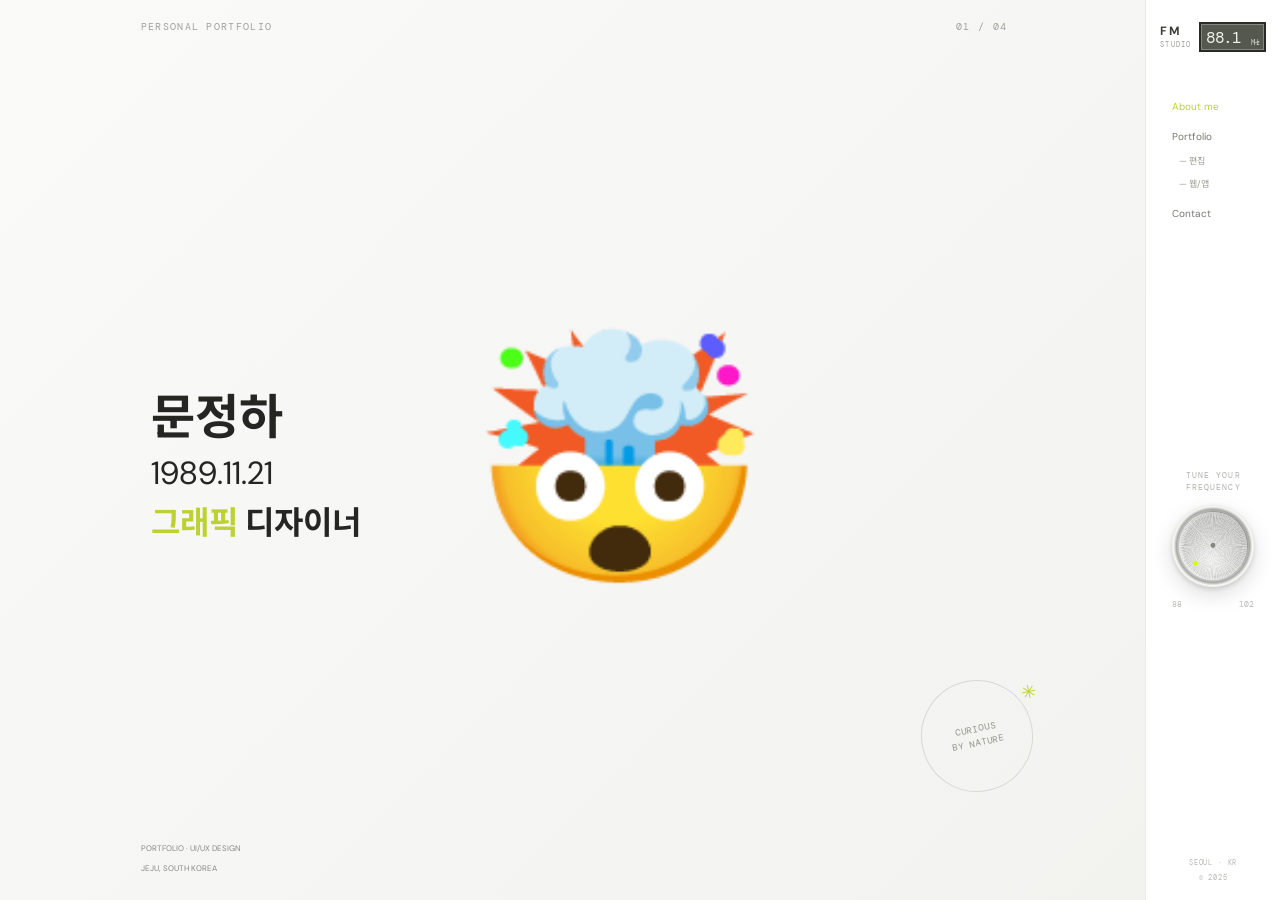
==== index.html @ 83608aeb "Add files via upload" ====
<!doctype html>
<html lang="ko">

<head>
  <meta charset="utf-8">
  <meta name="viewport" content="width=device-width, initial-scale=1">
  <meta name="theme-color" content="#f5f5f3">
  <title>Portfolio — Radio 88.1</title>
  <link rel="stylesheet" href="style.css">
</head>

<body>
  <main class="canvas">
    <div class="page-meta"><span>PERSONAL PORTFOLIO</span><span id="page-index">01 / 04</span></div>
    <section class="panel active" id="about" aria-labelledby="about-title">


      <div class="about-main-grid">
        <div class="about-left">
          <h1>문정하</h1>
          <p>1989.11.21</p>
          <h2><span>그래픽</span> 디자이너</h2>
        </div>

        <div class="about-right">
          <h1>🤯</h1>
        </div>
        <div class="about-caption">
        <p>PORTFOLIO · UI/UX DESIGN</p>
        <p>JEJU, SOUTH KOREA</p>
      </div>
      </div>

      



      <div class="about-stamp" aria-hidden="true"><span>CURIOUS<br>BY NATURE</span><i>✳</i></div>
    </section>
    <section class="panel" id="edit" aria-labelledby="edit-title">
      <header class="section-head">
        <div>
          <p class="eyebrow">SELECTED WORK · 2021—25</p>
          <h2 id="edit-title">편집 <span>—</span></h2>
        </div>
      </header>
      <div class="work-grid" data-set="editorial"></div>
    </section>
    <section class="panel" id="webapp" aria-labelledby="web-title">
      <header class="section-head">
        <div>
          <p class="eyebrow">DIGITAL EXPERIENCES · 2021—25</p>
          <h2 id="web-title">웹 / 앱 <span>—</span></h2>
        </div>
      </header>
      <div class="work-grid" data-set="digital"></div>
    </section>
    <section class="panel" id="contact" aria-labelledby="contact-title">
      <header class="section-head">
        <div>
          <p class="eyebrow">LET’S MAKE SOMETHING GOOD</p>
          <h2 id="contact-title">연락하기 <span>—</span></h2>
        </div>
      </header>
      <div class="contact-layout">
        <div class="contact-copy">
          <p>새로운 프로젝트와 좋은 대화를 기다립니다.</p><a class="phone" href="tel:">PHONE <span>☎ +82-10-1234-1234</span></a>
        </div>
        <form class="contact-form" id="contact-form"><label>이름<input name="name" placeholder="성함"
              required></label><label>이메일<input name="email" type="email" placeholder="you@example.com"
              required></label><label>메시지<textarea name="message" rows="4" placeholder="함께 나누고 싶은 이야기를 적어주세요."
              required></textarea></label><button type="submit">메일 보내기 <span>↗</span></button>
          <p class="form-note" id="form-note">메일 앱을 열어 메시지를 전달합니다.</p>
        </form>
      </div>
    </section>
  </main>
  <div class="work-modal" id="work-modal" role="dialog" aria-modal="true" aria-label="편집 작품 이미지" tabindex="-1" hidden>
    <button class="modal-backdrop" type="button" data-close-modal aria-label="이미지 바깥을 눌러 닫기"></button>
    <div class="modal-title" id="modal-title"></div>
    <button class="modal-close" type="button" data-close-modal aria-label="닫기">×</button>
    <button class="modal-arrow modal-prev" type="button" aria-label="이전 이미지">‹</button>
    <div class="modal-image-wrap">
      <img class="modal-image" id="modal-image" alt="" hidden>
      <div class="modal-fallback" id="modal-fallback" hidden></div>
    </div>
    <button class="modal-arrow modal-next" type="button" aria-label="다음 이미지">›</button>
  </div>
  <aside class="rail" aria-label="사이트 메뉴 및 주파수 조절">
    <div class="rail-top"><a class="wordmark" href="#about" aria-label="처음으로">FM<br><span>STUDIO</span></a>
      <div class="frequency" aria-live="polite"><span id="frequency">88.1</span><small>MHz</small></div>
    </div>
    <nav class="menu" aria-label="주요 메뉴"><a href="#about" data-destination="about" class="selected">About me</a>
      <div class="menu-group"><a href="#edit" data-destination="edit" class="group-title">Portfolio</a><a href="#edit"
          data-destination="edit" class="sub-link">— 편집</a><a href="#webapp" data-destination="webapp"
          class="sub-link">— 웹/앱</a></div><a href="#contact" data-destination="contact">Contact</a>
    </nav>
    <div class="dial-area"><span class="dial-label">TUNE YOUR<br>FREQUENCY</span>
      <div class="dial-shell">
        <div class="dial" id="dial" role="slider" tabindex="0" aria-label="주파수 다이얼" aria-valuemin="88.1"
          aria-valuemax="101.9" aria-valuenow="88.1"><span class="dial-notch"></span><span
            class="dial-center"></span><span class="dial-light"></span></div>
      </div>
      <div class="dial-scale"><span>88</span><span>102</span></div>
    </div>
    <div class="rail-footer"><span>SEOUL · KR</span><span>© 2025</span></div>
  </aside>
  <script src="script.js"></script>
</body>

</html>
---- style.css ----
@import url('https://fonts.googleapis.com/css2?family=DM+Mono:wght@400;500&family=DM+Sans:wght@400;500;600;700&family=Noto+Sans+KR:wght@300;400;500;600;700&display=swap');

.canvas {
    touch-action: pan-y;
    overscroll-behavior-x: contain
}

:root {
    --lime: #bdd133;
    --paper: #f5f5f3;
    --ink: #252622;
    --muted: #92938c;
    --rail: 132px
}

* {
    box-sizing: border-box
}

html,
body {
    margin: 0;
    min-height: 100%;
    font-family: 'DM Sans', 'Noto Sans KR', sans-serif;
    color: var(--ink)
}

body {
    background: var(--paper)
}

.canvas {
    min-height: 100vh;
    margin-right: var(--rail);
    padding: 20px 11vw 54px;
    position: relative;
    overflow: hidden;
    background: linear-gradient(135deg, #fafaf9 0%, #f2f2ef 100%)
}

.page-meta {
    display: flex;
    justify-content: space-between;
    color: #a0a099;
    font: 10px 'DM Mono', monospace;
    letter-spacing: .13em
}

.panel {
    display: none;
    min-height: calc(100vh - 130px);
    animation: arrive .45s ease
}

.panel.active {
    display: block
}

@keyframes arrive {
    from {
        opacity: 0;
        transform: translateY(8px)
    }

    to {
        opacity: 1;
        transform: none
    }
}

.intro {
    position: absolute;
    top: 50%;
    transform: translateY(-45%);
    max-width: 750px
}

.eyebrow {
    color: #9b9c94;
    font: 10px 'DM Mono', monospace;
    letter-spacing: .16em;
    margin: 0 0 23px
}

.intro h1 {
    font-size: clamp(42px, 6vw, 30px);
    line-height: 1.29;
    letter-spacing: -.065em;
    font-weight: 500;
    margin: 0
}

.intro h1 em {
    font-style: normal;
    color: var(--lime)
}

.intro-bottom {
    display: flex;
    gap: 70px;
    align-items: end;
    margin-top: 36px;
    color: #777970;
    font-size: 13px;
    line-height: 1.9
}

.scroll-note {
    font: 9px 'DM Mono', monospace;
    letter-spacing: .12em;
    color: #a1a198;
    white-space: nowrap
}

.about-stamp {
    position: absolute;
    right: 10%;
    bottom: 12%;
    width: 112px;
    height: 112px;
    border: 1px solid #d8d9d3;
    border-radius: 50%;
    display: grid;
    place-items: center;
    text-align: center;
    font: 9px/1.6 'DM Mono', monospace;
    letter-spacing: .1em;
    color: #8e9088;
    transform: rotate(-12deg)
}

.about-stamp i {
    position: absolute;
    right: -13px;
    top: 2px;
    font-size: 24px;
    color: var(--lime);
    font-style: normal
}

.section-head {
    display: flex;
    align-items: end;
    justify-content: space-between;
    padding: 5vh 0 5px;
    border-bottom: 1px solid #dedfd9
}

.section-head .eyebrow {
    margin-bottom: 12px
}

.section-head h2 {
    font-size: clamp(38px, 5vw, 64px);
    font-weight: 500;
    letter-spacing: -.06em;
    margin: 0
}

.section-head h2 span {
    color: #c9cac3;
    font-weight: 300
}

.section-count {
    font: 10px 'DM Mono', monospace;
    color: #999;
    margin: 0 0 7px
}

.work-grid {
    display: grid;
    grid-template-columns: repeat(4, minmax(0, 1fr));
    gap: 28px 18px;
    padding: 32px 0;
}

.work-card {
    min-width: 0
}

.work-art {
    aspect-ratio: 1.16;
    position: relative;
    overflow: hidden;
    background: white;
    display: grid;
    place-items: center;
    transition: transform .35s
}

.work-card:hover .work-art {
    /* transform: translateY(-4px); */
    opacity: .5;
}
.work-thumb {
    display: block;
    width: 100%;
    height: auto;
    max-height: 100%;
    object-fit: contain;
}

.work-art:before,
.work-art:after {
    content: '';
    position: absolute
}

.editorial .work-art {
    background: linear-gradient(145deg, #e7e5dd, #d7d4c8)
}

.editorial:nth-child(3n) .work-art {
    background: linear-gradient(135deg, #d6d9cb, #ecece4)
}

.editorial:nth-child(3n + 1) .work-art {
    background: linear-gradient(135deg, #e8ded7, #d9c6b8)
}

.editorial .cover {
    width: 46%;
    height: 73%;
    background: #f5f2e9;
    box-shadow: 8px 10px 18px #29282022;
    display: flex;
    flex-direction: column;
    justify-content: space-between;
    padding: 10px;
    color: #35382c;
    font: 8px 'DM Mono', monospace;
    letter-spacing: .1em;
    transform: rotate(-5deg)
}

.cover b {
    font: 500 18px/1 'Noto Sans KR', sans-serif;
    letter-spacing: -.08em
}

.cover i {
    font-style: normal;
    font-size: 7px
}

.digital .work-art {
    background: #e7e8e2
}

.digital:nth-child(4n + 1) .work-art {
    background: #dde1d6
}

.digital:nth-child(4n + 2) .work-art {
    background: #e7ddd5
}

.phone-mock {
    width: 35%;
    height: 83%;
    border: 4px solid #353833;
    border-radius: 15px;
    background: #f9f9f5;
    box-shadow: 8px 10px 18px #29282022;
    overflow: hidden;
    padding: 12px 7px;
    display: flex;
    flex-direction: column;
    gap: 8px
}

.phone-mock:before {
    content: '';
    height: 40%;
    border-radius: 5px;
    background: linear-gradient(135deg, #c2d477, #f1d9a9)
}

.phone-mock i {
    height: 6px;
    background: #e6e7df;
    border-radius: 4px
}

.phone-mock i:nth-child(3) {
    width: 68%
}

.phone-mock i:nth-child(4) {
    height: 22px;
    background: #363a31
}

.work-title {
    font-size: 12px;
    margin: 10px 0 3px;
    font-weight: 500
}

.work-type {
    font: 9px 'DM Mono', monospace;
    color: #999
}

.rail {
    position: fixed;
    right: 0;
    top: 0;
    height: 100vh;
    background: #fff;
    border-left: 1px solid #e9e9e6;
    display: flex;
    flex-direction: column;
    align-items: center;
    padding: 22px 14px 18px;
    z-index: 5
}

.rail-top {
    width: 100%;
    display: flex;
    align-items: center;
    justify-content: space-between;
    gap: 8px
}

.wordmark {
    font: 700 12px/1 'DM Sans', sans-serif;
    letter-spacing: .12em;
    color: #3c3e37;
    text-decoration: none
}

.wordmark span {
    font: 7px 'DM Mono', monospace;
    letter-spacing: .16em;
    color: #9a9b94
}

.frequency {
    background: #55584f;
    border: 2px solid #292b26;
    box-shadow: inset 0 0 0 1px #85877d;
    color: #f0f1e8;
    height: 30px;
    min-width: 67px;
    padding: 3px 5px 2px;
    text-align: right;
    display: flex;
    align-items: center;
    justify-content: space-between;
    font: 16px 'DM Mono', monospace;
    letter-spacing: -.08em
}

.frequency small {
    font: 7px 'DM Mono', monospace;
    color: #c7c9bd;
    align-self: end;
    margin-bottom: 1px
}

.menu {
    display: flex;
    flex-direction: column;
    align-items: flex-start;
    gap: 17px;
    margin-top: 48px;
    width: 100%;
    padding-left: 12px
}

.menu a {
    font-size: 10px;
    color: #777970;
    text-decoration: none;
    transition: color .2s
}

.menu a:hover,
.menu a.selected {
    color: var(--lime)
}

.menu-group {
    display: flex;
    flex-direction: column;
    gap: 10px
}

.menu .group-title {
    margin-bottom: 1px
}

.menu .sub-link {
    font-size: 9px;
    padding-left: 7px;
    color: #9a9b94
}

.menu .sub-link.selected {
    color: var(--lime)
}

.dial-area {
    margin: auto 0;
    display: flex;
    flex-direction: column;
    align-items: center;
    gap: 12px
}

.dial-label {
    font: 8px/1.5 'DM Mono', monospace;
    letter-spacing: .14em;
    color: #b0b1aa;
    text-align: center
}

.dial-shell {
    width: 82px;
    height: 82px;
    border-radius: 50%;
    display: grid;
    place-items: center;
    background: radial-gradient(circle, #fff 44%, #dadbd6 58%, #a9aaa5 63%, #f8f8f6 68%, #d5d6d1 74%, #fafaf8 78%);
    box-shadow: 0 8px 22px #0002, 0 2px 5px #0002;
    touch-action: none;
    cursor: grab
}

.dial-shell:active {
    cursor: grabbing
}

.dial {
    width: 68px;
    height: 68px;
    border-radius: 50%;
    position: relative;
    background: repeating-conic-gradient(from 0deg, #bfc1bc 0deg, #ededeb 2deg, #c5c7c3 4deg, #eee 6deg);
    box-shadow: inset 0 1px 4px #fff, inset 0 -2px 5px #8888, 0 1px 2px #777;
    transform: rotate(-135deg)
}

.dial:before {
    content: '';
    position: absolute;
    inset: 4px;
    border-radius: 50%;
    background: radial-gradient(circle at 35% 30%, #fff9, #b0b2ad55 60%, #7773)
}

.dial-notch {
    position: absolute;
    top: 7px;
    left: 50%;
    width: 5px;
    height: 5px;
    border-radius: 2px;
    background: #d4ff00;
    transform: translateX(-50%);
    z-index: 1;
    border-radius: 50%;
}

.dial-center {
    position: absolute;
    width: 5px;
    height: 5px;
    border-radius: 50%;
    background: #858780;
    inset: 0;
    margin: auto;
    z-index: 2
}

.dial-scale {
    width: 82px;
    display: flex;
    justify-content: space-between;
    color: #b7b8b1;
    font: 8px 'DM Mono', monospace
}

.rail-footer {
    width: 100%;
    display: flex;
    flex-direction: column;
    align-items: center;
    gap: 6px;
    color: #b5b6af;
    font: 7px 'DM Mono', monospace;
    letter-spacing: .12em
}

.contact-layout {
    display: grid;
    grid-template-columns: 1fr minmax(280px, 430px);
    gap: 8vw;
    padding-top: 56px
}

.contact-copy>p:first-child {
    font-size: 20px;
    line-height: 1.8;
}

.phone {
    display: flex;
    flex-direction: column;
    gap: 8px;
    margin-top: 48px;
    text-decoration: none;
    color: #989991;
    font: 9px 'DM Mono', monospace;
    letter-spacing: .1em
}

.phone span {
    font: 14px 'Noto Sans KR', sans-serif;
    color: #383a35;
    letter-spacing: 0
}

.small-note,
.form-note {
    font-size: 10px;
    color: #a0a198;
    line-height: 1.7;
    margin-top: 28px
}

.contact-form {
    display: flex;
    flex-direction: column;
    gap: 22px
}

.contact-form label {
    font: 9px 'DM Mono', monospace;
    letter-spacing: .1em;
    color: #8f9088
}

.contact-form input,
.contact-form textarea {
    display: block;
    width: 100%;
    padding: 12px 0;
    border: 0;
    border-bottom: 1px solid #d6d7d0;
    background: transparent;
    font: 13px 'Noto Sans KR', sans-serif;
    outline: none;
    resize: vertical
}

.contact-form input:focus,
.contact-form textarea:focus {
    border-color: var(--lime)
}

.contact-form button {
    border: 0;
    background: var(--ink);
    color: #fff;
    padding: 15px 18px;
    text-align: left;
    font: 12px 'Noto Sans KR', sans-serif;
    cursor: pointer
}

.contact-form button span {
    float: right;
    color: var(--lime);
    font-size: 16px
}

.form-note {
    margin: 0
}


.canvas .work-card[role="button"] {
    cursor: pointer;
}

.canvas .work-card[role="button"]:focus-visible {
    outline: 2px solid var(--lime);
    outline-offset: 4px;
}

.modal-open {
    overflow: hidden;
}

.work-modal[hidden] {
    display: none;
}

.work-modal {
    position: fixed;
    inset: 0;
    z-index: 30;
    display: grid;
    place-items: center;
    padding: 24px;
}

.modal-backdrop {
    position: absolute;
    inset: 0;
    width: 100%;
    height: 100%;
    border: 0;
    background: #171914bb;
    cursor: pointer;
}

.modal-dialog {
    position: relative;
    z-index: 1;
    width: min(100%, 1000px);
    min-height: 320px;
    display: grid;
    grid-template-columns: minmax(0, 1.2fr) minmax(220px, .8fr);
    align-items: center;
    gap: clamp(24px, 5vw, 64px);
    padding: clamp(22px, 4vw, 56px);
    background: #f7f7f3;
    box-shadow: 0 20px 80px #0004;
    animation: arrive .22s ease;
}

.modal-close {
    position: absolute;
    right: 14px;
    top: 12px;
    z-index: 2;
    width: 38px;
    height: 38px;
    border: 0;
    background: transparent;
    color: #55574f;
    font: 32px/1 'DM Sans', sans-serif;
    cursor: pointer;
}

.modal-art .work-art {
    width: 100%;
    height: min(68vh, 620px);
    aspect-ratio: auto;
}

.modal-art .cover {
    font-size: clamp(8px, 1.2vw, 12px);
}

.modal-art .cover b {
    font-size: clamp(25px, 4vw, 48px);
}

.modal-caption {
    padding: 24px 12px 24px 0;
}

.modal-caption .eyebrow {
    margin-bottom: 14px;
}

.modal-caption h2 {
    font-size: clamp(28px, 4vw, 48px);
    font-weight: 500;
    letter-spacing: -.06em;
    margin: 0 0 18px;
}

.modal-caption>p:last-child {
    font-size: 12px;
    line-height: 1.8;
    color: #898a82;
}


/* Fullscreen editorial image viewer */
.work-modal[hidden], .modal-image[hidden], .modal-fallback[hidden] { display: none; }
.work-modal {
    position: fixed;
    inset: 0;
    z-index: 1000;
    display: grid;
    place-items: center;
    overflow: hidden;
    background: #10110f;
}
.modal-backdrop {
    position: absolute;
    inset: 0;
    z-index: 0;
    width: 100%;
    height: 100%;
    border: 0;
    background: transparent;
    cursor: default;
}
.modal-image-wrap {
    position: relative;
    z-index: 1;
    display: grid;
    place-items: center;
    max-width: 90vw;
    max-height: 80vh;
    touch-action: pan-y;
    overscroll-behavior-x: contain;
}
.modal-image {
    display: block;
    width: auto;
    height: auto;
    max-width: 90vw;
    max-height: 80vh;
    object-fit: contain;
}
.modal-fallback {
    position: relative;
    z-index: 1;
    display: grid;
    place-items: center;
    width: min(74vw, 1000px);
    height: min(68vh, 720px);
}
.modal-fallback .work-art { width: 100%; height: 100%; aspect-ratio: auto; }
.modal-fallback .cover b { font-size: clamp(32px, 6vw, 72px); }
.modal-close, .modal-arrow {
    position: absolute;
    z-index: 2;
    display: grid;
    place-items: center;
    border: 0;
    color: #fff;
    background: rgba(0, 0, 0, .62);
    box-shadow: 0 2px 14px rgba(0, 0, 0, .35);
    cursor: pointer;
}
.modal-close {
    top: 20px;
    right: 24px;
    width: 48px;
    height: 48px;
    border-radius: 50%;
    font: 32px/1 'DM Sans', sans-serif;
}
.modal-arrow {
    top: 50%;
    width: 48px;
    height: 64px;
    border-radius: 4px;
    transform: translateY(-50%);
    font: 44px/1 'DM Sans', sans-serif;
}
.modal-prev { left: 24px; }
.modal-next { right: 24px; }
.modal-arrow:disabled { opacity: .25; cursor: default; }
.modal-close:hover, .modal-arrow:not(:disabled):hover { background: rgba(255, 255, 255, .28); }
.modal-open { overflow: hidden; }
.modal-title {position: absolute;top: 26px;left: 50%;z-index: 2;max-width: calc(100vw - 150px);transform: translateX(-50%);color: #fff;font: 500 15px 'Noto Sans KR', sans-serif;/* letter-spacing: .12em; */text-align: center;}


.about-main-grid {
  display: grid;
  grid-template-columns: 1fr 1fr;
  min-height: 150px;
  box-sizing: border-box;
  position: absolute;
  top: 50%;
  transform: translateY(-45%);
  max-width: 750px;
}

.about-left,
.about-right {
  padding: 10px;
  align-content: center;
}

.about-left h1,
.about-left p,
.about-left h2 {
  margin: 0;
  font-size: 3em;
}

.about-left p {
  margin-top: 3px;
  font-size: 2em;
}

.about-left h2 {
  margin-top: 3px;
  font-size: 2em;
}

.about-left h2 span {
  color: #bdd133;
}

.about-right {
  font-size: 10em;
}

.about-caption {
  font-size: 8px;
  line-height: 1.5;
  color: #888;
  margin-top: 8px;
}











@media(max-width:1100px) {
    :root {
        --rail: 112px
    }

    .canvas {
        padding-left: 5vw;
        padding-right: 5vw
    }

    .work-grid {
        grid-template-columns: repeat(4, minmax(0, 1fr))
    }
}

@media(max-width:950px) {
    :root {
        --rail: 0px
    }

    .canvas {
        margin: 0;
        padding: 26px 23px 105px;
        min-height: 100svh
    }

    .page-meta {
        font-size: 8px
    }

    .panel {
        min-height: calc(100svh - 90px)
    }

    .intro {
        left: 24px;
        right: 18px;
        top: 44%;
        transform: translateY(-35%)
    }

    .intro h1 {
        font-size: clamp(38px, 10vw, 60px)
    }

    .intro-bottom {
        display: block;
        margin-top: 25px;
        font-size: 12px
    }

    .scroll-note {
        display: block;
        margin-top: 18px
    }

    .about-stamp {
        width: 76px;
        height: 76px;
        right: 25px;
        bottom: 12%;
        font-size: 7px
    }

    .about-stamp i {
        font-size: 17px
    }

    .rail {
        top: auto;
        bottom: 0;
        width: 100%;
        height: 82px;
        border-left: 0;
        border-top: 1px solid #e7e7e3;
        padding: 9px 16px;
        display: grid;
        grid-template-columns: 70px 1fr 64px;
        gap: 10px
    }

    .rail-top {
        width: auto;
        display: flex;
        flex-direction: column;
        align-items: flex-start;
        gap: 5px
    }

    .wordmark {
        font-size: 9px
    }

    .wordmark span {
        font-size: 6px
    }

    .frequency {
        height: 24px;
        min-width: 60px;
        font-size: 13px
    }

    .frequency small {
        font-size: 6px
    }

    .menu {
        margin: 0;
        padding: 0;
        display: flex;
        flex-direction: row;
        align-items: center;
        justify-content: center;
        gap: clamp(7px, 3vw, 20px);
        width: auto
    }

    .menu a {
        font-size: 9px;
        white-space: nowrap
    }

    .menu-group {
        gap: 4px
    }

    .menu .sub-link {
        font-size: 7px;
        padding-left: 0
    }

    .dial-area {
        margin: 0;
        gap: 0
    }

    .dial-label,
    .dial-scale {
        display: none
    }

    .dial-shell {
        width: 58px;
        height: 58px
    }

    .dial {
        width: 48px;
        height: 48px
    }

    .dial-notch {
        top: 5px;
    }

    .dial-light {
        left: 7px;
        top: 34px;
        width: 4px;
        height: 4px
    }

    .rail-footer {
        display: none
    }

    .section-head {
        padding-top: 8vh;
        padding-bottom: 24px
    }

    .section-head h2 {
        font-size: 42px
    }

    .work-grid {
        grid-template-columns: repeat(2, minmax(0, 1fr));
        gap: 22px 12px;
        padding-top: 22px
    }

    .work-title {
        font-size: 11px
    }

    .work-art {
        aspect-ratio: 1.05
    }

    .contact-layout {
        grid-template-columns: 1fr;
        gap: 30px;
        padding-top: 24px
    }

    .contact-copy>p:first-child {
        font-size: 16px
    }

    .phone {
        margin-top: 22px
    }

    .small-note {
        margin-top: 15px
    }

    

    .about-main-grid {
        display: contents;
        min-height: 150px;
        box-sizing: border-box;
        position: absolute;
        transform: translateY(-45%);
    }

    .about-left,
    .about-right {
        padding: 10px;
        justify-items: center;
        margin-top: 50px;
        height: 550px;
    }
    

    .about-right {
        font-size: 10em;
        text-align: center;
        margin-top: -200px;
    }

    .about-caption {
        font-size: 8px;
        line-height: 1.5;
        color: #888;
        margin-top: 8px;
        justify-items: center;
    }
}

@media(max-width:390px) {
    .rail {
        grid-template-columns: 58px 1fr 52px;
        padding-left: 10px;
        padding-right: 10px
    }

    .menu {
        gap: 6px
    }

    .menu a {
        font-size: 8px
    }

    .menu .sub-link {
        font-size: 6px
    }

    .dial-shell {
        width: 50px;
        height: 50px
    }

    .dial {
        width: 42px;
        height: 42px
    }



    /**
    test*/

    /* 썸네일 스타일 */
    .thumbnail {
        width: 200px;
        cursor: pointer;
        transition: 0.3s;
    }

    .thumbnail:hover {
        opacity: 0.7;
    }

    /* 모달 배경 */
    .modal {
        display: none;
        /* 기본 숨김 */
        position: fixed;
        z-index: 1000;
        left: 0;
        top: 0;
        width: 100%;
        height: 100%;
        background-color: rgba(0, 0, 0, 0.8);
        justify-content: center;
        align-items: center;
    }

    /* 모달 이미지 */
    .modal-content {
        max-width: 80%;
        max-height: 80%;
        margin: auto;
        display: block;
    }

    /* 닫기 버튼 (X) */
    .close {
        position: absolute;
        top: 30px;
        right: 50px;
        color: #fff;
        font-size: 40px;
        font-weight: bold;
        cursor: pointer;
    }

    .about-right {
        margin-top: -100px;
        height: 550px;
    }
    
    .about-right h1 {
        font-size: 1.5em;
    }


}


@media (max-width: 640px) {
    .work-modal {
        padding: 12px;
    }

    .modal-dialog {
        width: 100%;
        max-height: calc(100svh - 24px);
        overflow: auto;
        grid-template-columns: 1fr;
        gap: 8px;
        padding: 50px 18px 22px;
    }

    .modal-art .work-art {
        height: min(54svh, 480px);
    }

    .modal-caption {
        padding: 8px 4px 0;
    }

    .modal-caption h2 {
        font-size: 28px;
    }

    .modal-close {
        top: 8px;
        right: 8px;
    }
}


@media (max-width: 640px) {
    .modal-title { top: 22px; font-size: 13px; }
    .modal-close { top: 12px; right: 12px; width: 42px; height: 42px; }
    .modal-image-wrap { max-width: 90vw; max-height: 80svh; }
    .modal-image { max-width: 90vw; max-height: 80svh; }
    .modal-fallback { width: 72vw; height: 72svh; }
    .modal-prev { left: 8px; }
    .modal-next { right: 8px; }
    .modal-arrow { width: 40px; height: 52px; }
}
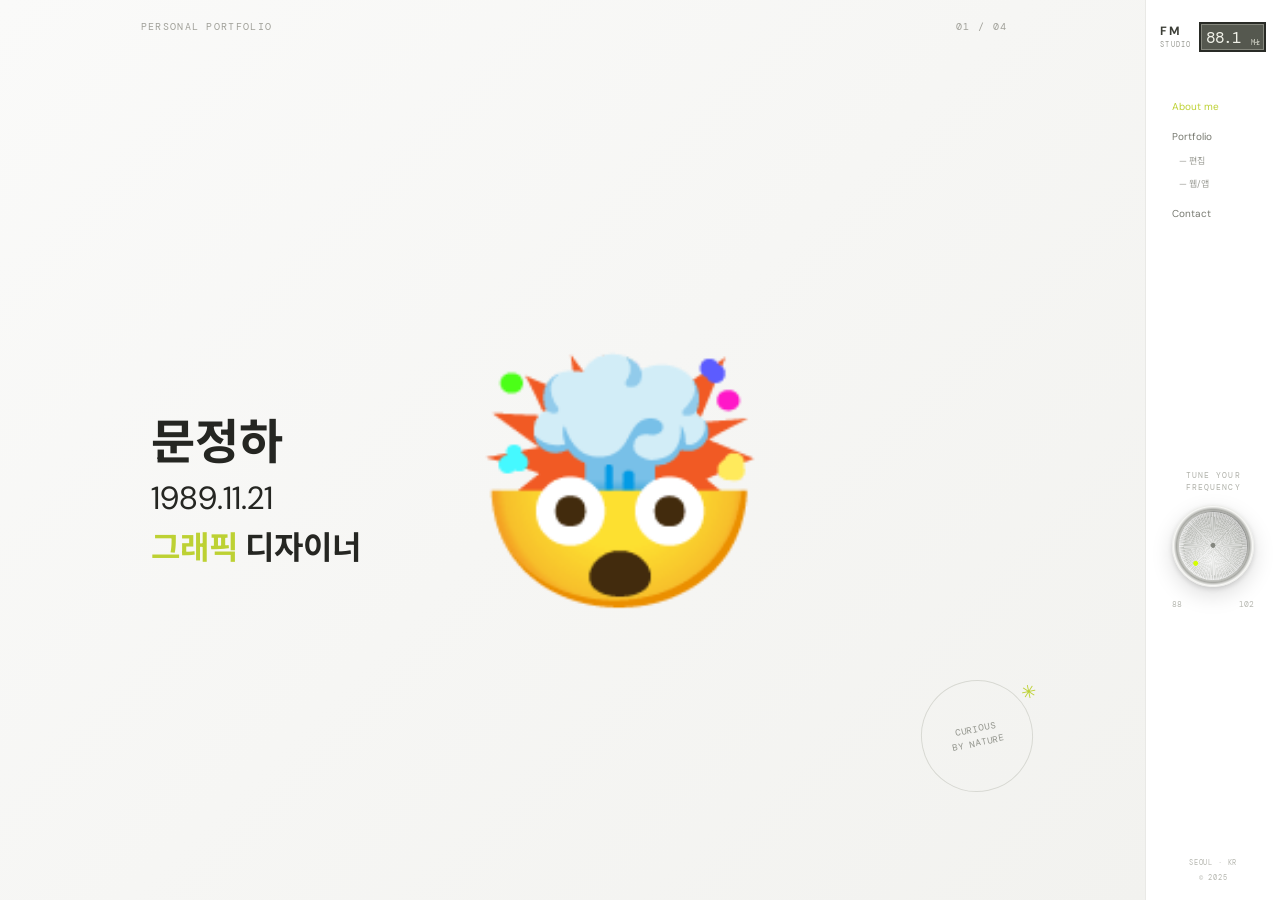
==== commit 04bdff31: "Add files via upload" ====
--- a/index.html
+++ b/index.html
@@ -25,13 +25,9 @@
         <div class="about-right">
           <h1>🤯</h1>
         </div>
-        <div class="about-caption">
-        <p>PORTFOLIO · UI/UX DESIGN</p>
-        <p>JEJU, SOUTH KOREA</p>
-      </div>
       </div>
 
-      
+
 
 
 
--- a/style.css
+++ b/style.css
@@ -810,13 +810,6 @@
   font-size: 10em;
 }
 
-.about-caption {
-  font-size: 8px;
-  line-height: 1.5;
-  color: #888;
-  margin-top: 8px;
-}
-
 
 
 
@@ -1058,14 +1051,6 @@
         font-size: 10em;
         text-align: center;
         margin-top: -200px;
-    }
-
-    .about-caption {
-        font-size: 8px;
-        line-height: 1.5;
-        color: #888;
-        margin-top: 8px;
-        justify-items: center;
     }
 }
 
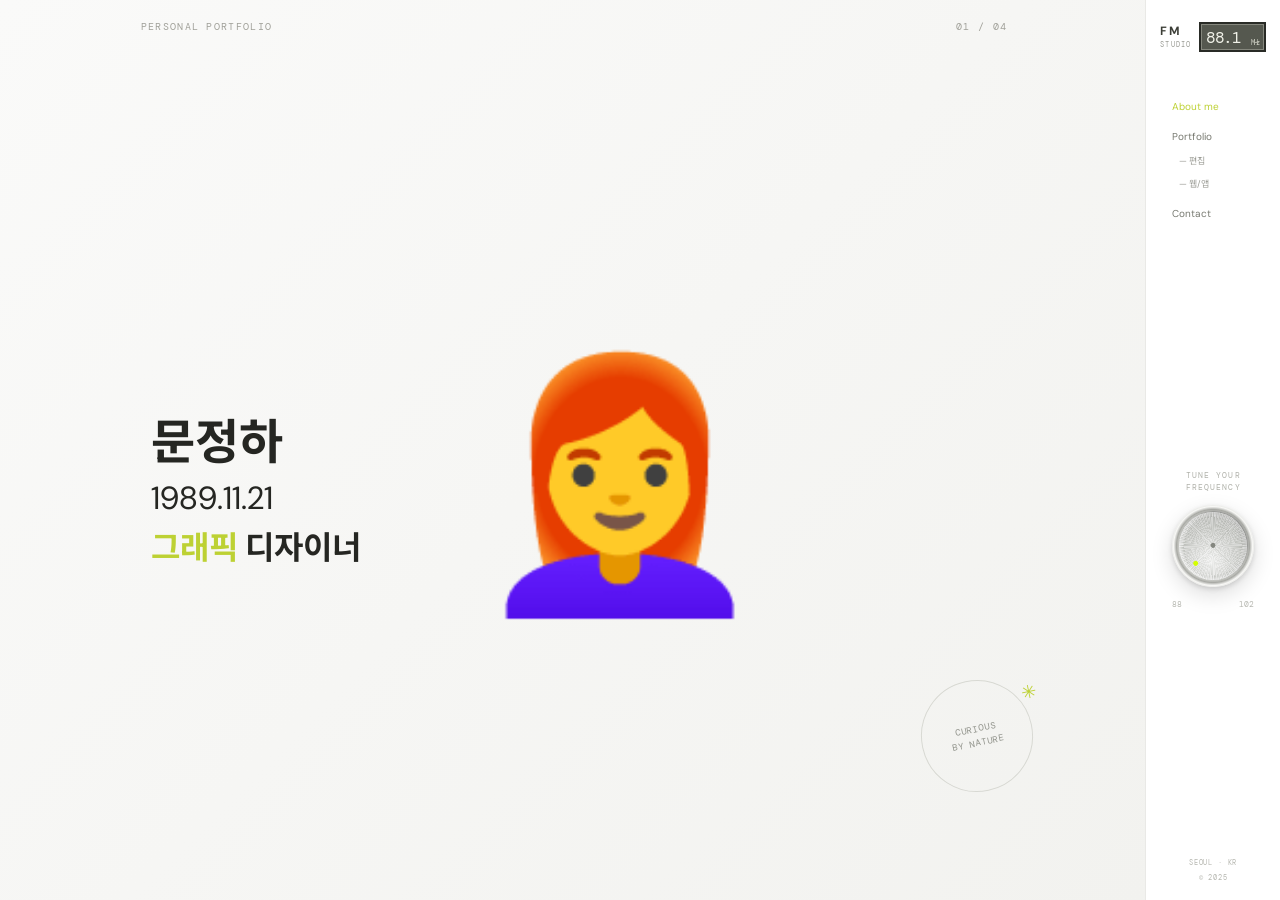
==== commit c00d9c0c: "Add files via upload" ====
--- a/index.html
+++ b/index.html
@@ -23,7 +23,7 @@
         </div>
 
         <div class="about-right">
-          <h1>🤯</h1>
+          <h1>👩‍🦰</h1>
         </div>
       </div>
 
--- a/style.css
+++ b/style.css
@@ -760,6 +760,7 @@
     transform: translateY(-50%);
     font: 44px/1 'DM Sans', sans-serif;
 }
+
 .modal-prev { left: 24px; }
 .modal-next { right: 24px; }
 .modal-arrow:disabled { opacity: .25; cursor: default; }
@@ -1043,7 +1044,7 @@
         padding: 10px;
         justify-items: center;
         margin-top: 50px;
-        height: 550px;
+        /* height: 550px; */
     }
     
 
@@ -1139,7 +1140,7 @@
     }
     
     .about-right h1 {
-        font-size: 1.5em;
+        font-size: .5em;
     }
 
 
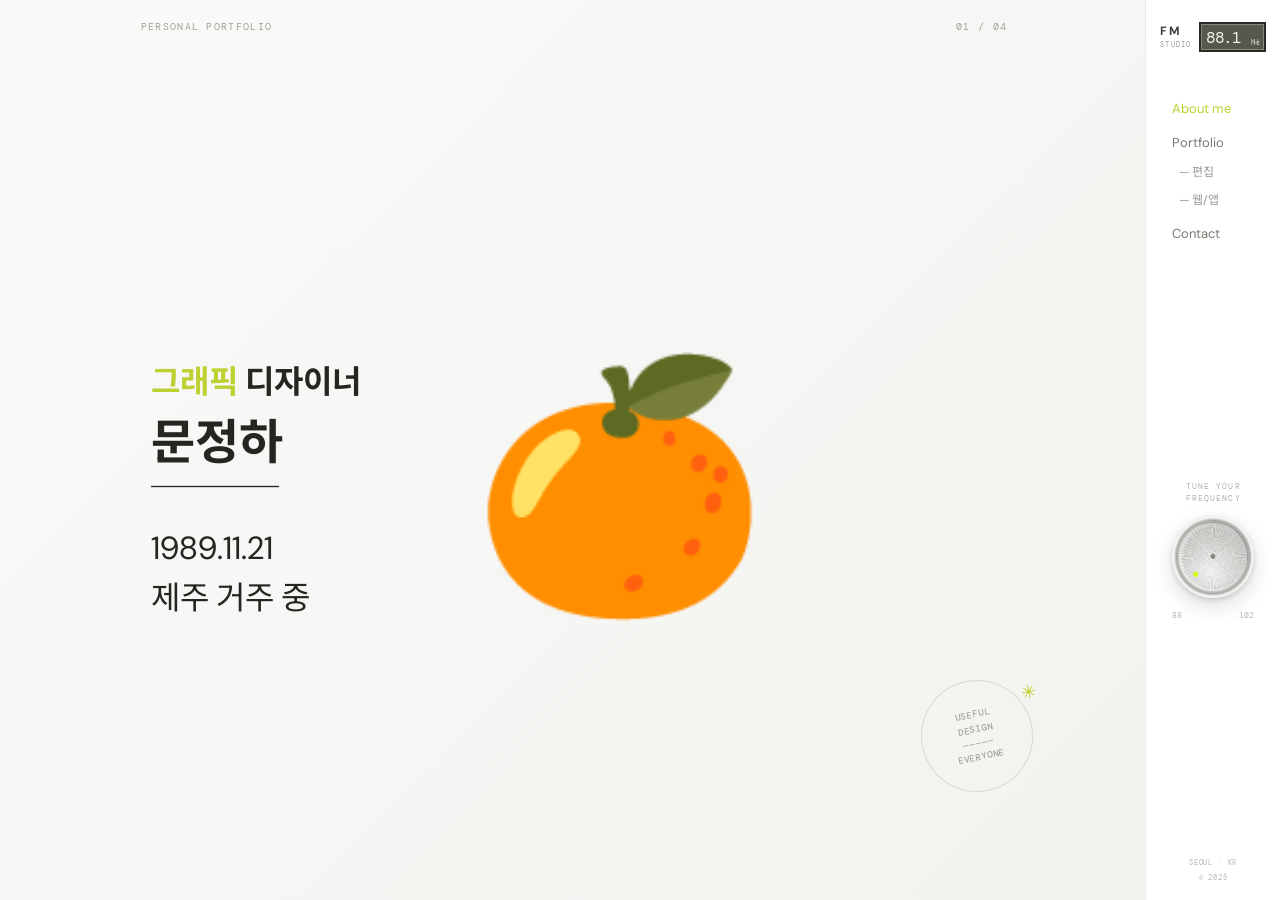
==== commit 5fef10e4: "Add files via upload" ====
--- a/index.html
+++ b/index.html
@@ -17,13 +17,15 @@
 
       <div class="about-main-grid">
         <div class="about-left">
+          <h2><span>그래픽</span> 디자이너</h2>
           <h1>문정하</h1>
+          <p>￣￣￣￣</p>
           <p>1989.11.21</p>
-          <h2><span>그래픽</span> 디자이너</h2>
+          <p>제주 거주 중</p>
         </div>
 
         <div class="about-right">
-          <h1>👩‍🦰</h1>
+          <h1>🍊</h1>
         </div>
       </div>
 
@@ -31,7 +33,7 @@
 
 
 
-      <div class="about-stamp" aria-hidden="true"><span>CURIOUS<br>BY NATURE</span><i>✳</i></div>
+      <div class="about-stamp" aria-hidden="true"><span>USEFUL<br>DESIGN<br>―――――<br>EVERYONE</span><i>✳</i></div>
     </section>
     <section class="panel" id="edit" aria-labelledby="edit-title">
       <header class="section-head">
@@ -60,7 +62,7 @@
       </header>
       <div class="contact-layout">
         <div class="contact-copy">
-          <p>새로운 프로젝트와 좋은 대화를 기다립니다.</p><a class="phone" href="tel:">PHONE <span>☎ +82-10-1234-1234</span></a>
+          <p>새로운 프로젝트와 좋은 대화를 기다립니다.</p><a class="phone" href="tel:">INFORMATION <span>☎ 010-1234-1234</span><span>✉ jhmoon6821@gmail.com</span></a>
         </div>
         <form class="contact-form" id="contact-form"><label>이름<input name="name" placeholder="성함"
               required></label><label>이메일<input name="email" type="email" placeholder="you@example.com"
--- a/style.css
+++ b/style.css
@@ -180,30 +180,37 @@
 }
 
 .work-art {
-    aspect-ratio: 1.16;
     position: relative;
     overflow: hidden;
-    background: white;
+    aspect-ratio: 1 / .8;
+}
+
+.work-art::after {
+    content: "VIEW PROJECT ↗";
+    position: absolute;
+    inset: 0;
     display: grid;
     place-items: center;
-    transition: transform .35s
-}
-
-.work-card:hover .work-art {
-    /* transform: translateY(-4px); */
-    opacity: .5;
-}
+    background: rgba(0, 0, 0, 0.4);
+    color: white;
+    font: 11px 'DM Mono', monospace;
+    letter-spacing: .12em;
+    opacity: 0;
+    transition: opacity .3s ease;
+}
+
+.work-card:hover .work-art::after {
+    opacity: 1;
+}
+
 .work-thumb {
     display: block;
-    width: 100%;
-    height: auto;
-    max-height: 100%;
-    object-fit: contain;
+    width: 110%;
+    justify-self: center;
 }
 
 .work-art:before,
 .work-art:after {
-    content: '';
     position: absolute
 }
 
@@ -372,7 +379,7 @@
 }
 
 .menu a {
-    font-size: 10px;
+    font-size: 13px;
     color: #777970;
     text-decoration: none;
     transition: color .2s
@@ -394,7 +401,7 @@
 }
 
 .menu .sub-link {
-    font-size: 9px;
+    font-size: 12px;
     padding-left: 7px;
     color: #9a9b94
 }
@@ -940,7 +947,7 @@
     }
 
     .menu a {
-        font-size: 9px;
+        font-size: 13px;
         white-space: nowrap
     }
 
@@ -949,7 +956,7 @@
     }
 
     .menu .sub-link {
-        font-size: 7px;
+        font-size: 11px;
         padding-left: 0
     }
 
@@ -1005,10 +1012,6 @@
 
     .work-title {
         font-size: 11px
-    }
-
-    .work-art {
-        aspect-ratio: 1.05
     }
 
     .contact-layout {
@@ -1067,11 +1070,11 @@
     }
 
     .menu a {
-        font-size: 8px
+        font-size: 11px;
     }
 
     .menu .sub-link {
-        font-size: 6px
+        font-size: 10px;
     }
 
     .dial-shell {
@@ -1140,7 +1143,7 @@
     }
     
     .about-right h1 {
-        font-size: .5em;
+        font-size: 1.5em;
     }
 
 
@@ -1189,4 +1192,6 @@
     .modal-prev { left: 8px; }
     .modal-next { right: 8px; }
     .modal-arrow { width: 40px; height: 52px; }
-}+}
+
+
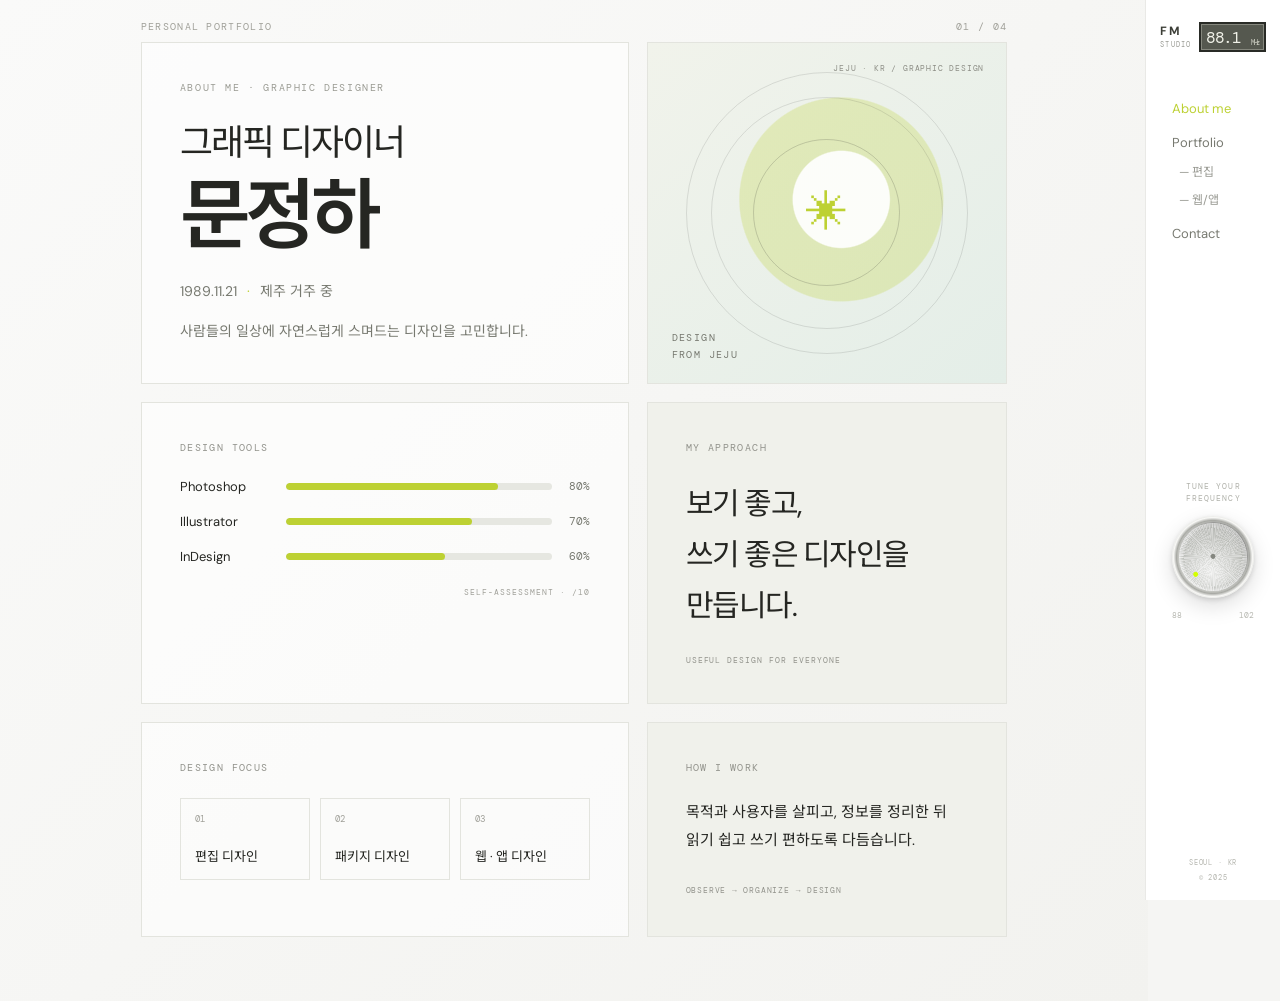
==== commit 182f9f2c: "Add files via upload" ====
--- a/index.html
+++ b/index.html
@@ -13,27 +13,56 @@
   <main class="canvas">
     <div class="page-meta"><span>PERSONAL PORTFOLIO</span><span id="page-index">01 / 04</span></div>
     <section class="panel active" id="about" aria-labelledby="about-title">
+      <div class="about-grid">
+        <article class="about-card about-intro">
+          <p class="eyebrow">ABOUT ME · GRAPHIC DESIGNER</p>
+          <h2>그래픽 디자이너</h2>
+          <h1 id="about-title">문정하</h1>
+          <p class="about-meta">1989.11.21 <span>·</span> 제주 거주 중</p>
+          <p class="about-description">사람들의 일상에 자연스럽게 스며드는 디자인을 고민합니다.</p>
+        </article>
 
+        <aside class="about-card about-visual" aria-label="제주에서 작업하는 그래픽 디자이너">
+          <div class="about-orbit" aria-hidden="true"><span>✳</span></div>
+          <p class="visual-caption">DESIGN<br>FROM JEJU</p>
+          <span class="visual-coordinate">JEJU · KR / GRAPHIC DESIGN</span>
+        </aside>
 
-      <div class="about-main-grid">
-        <div class="about-left">
-          <h2><span>그래픽</span> 디자이너</h2>
-          <h1>문정하</h1>
-          <p>￣￣￣￣</p>
-          <p>1989.11.21</p>
-          <p>제주 거주 중</p>
-        </div>
+        <section class="about-card about-tools" aria-labelledby="tools-title">
+          <h2 class="about-card-label" id="tools-title">DESIGN TOOLS</h2>
+          <div class="skill-row" aria-label="Photoshop 숙련도 8점, 10점 만점">
+            <span>Photoshop</span><span class="skill-track"><i style="--skill: 80%"></i></span><b>80%</b>
+          </div>
+          <div class="skill-row" aria-label="Illustrator 숙련도 7점, 10점 만점">
+            <span>Illustrator</span><span class="skill-track"><i style="--skill: 70%"></i></span><b>70%</b>
+          </div>
+          <div class="skill-row" aria-label="InDesign 숙련도 6점, 10점 만점">
+            <span>InDesign</span><span class="skill-track"><i style="--skill: 60%"></i></span><b>60%</b>
+          </div>
+          <p class="skill-scale">SELF-ASSESSMENT · /10</p>
+        </section>
 
-        <div class="about-right">
-          <h1>🍊</h1>
-        </div>
+        <section class="about-card about-approach" aria-labelledby="approach-title">
+          <h2 class="about-card-label" id="approach-title">MY APPROACH</h2>
+          <p>보기 좋고,<br>쓰기 좋은 디자인을 만듭니다.</p>
+          <span>USEFUL DESIGN FOR EVERYONE</span>
+        </section>
+
+        <section class="about-card about-focus" aria-labelledby="focus-title">
+          <h2 class="about-card-label" id="focus-title">DESIGN FOCUS</h2>
+          <ul class="focus-list">
+            <li><span>01</span>편집 디자인</li>
+            <li><span>02</span>패키지 디자인</li>
+            <li><span>03</span>웹 · 앱 디자인</li>
+          </ul>
+        </section>
+
+        <section class="about-card about-process" aria-labelledby="process-title">
+          <h2 class="about-card-label" id="process-title">HOW I WORK</h2>
+          <p>목적과 사용자를 살피고, 정보를 정리한 뒤 읽기 쉽고 쓰기 편하도록 다듬습니다.</p>
+          <span>OBSERVE → ORGANIZE → DESIGN</span>
+        </section>
       </div>
-
-
-
-
-
-      <div class="about-stamp" aria-hidden="true"><span>USEFUL<br>DESIGN<br>―――――<br>EVERYONE</span><i>✳</i></div>
     </section>
     <section class="panel" id="edit" aria-labelledby="edit-title">
       <header class="section-head">
@@ -65,10 +94,9 @@
           <p>새로운 프로젝트와 좋은 대화를 기다립니다.</p><a class="phone" href="tel:">INFORMATION <span>☎ 010-1234-1234</span><span>✉ jhmoon6821@gmail.com</span></a>
         </div>
         <form class="contact-form" id="contact-form"><label>이름<input name="name" placeholder="성함"
-              required></label><label>이메일<input name="email" type="email" placeholder="you@example.com"
+              required></label><label>이메일<input name="email" type="email" placeholder="jhmoon6821@gmail.com"
               required></label><label>메시지<textarea name="message" rows="4" placeholder="함께 나누고 싶은 이야기를 적어주세요."
               required></textarea></label><button type="submit">메일 보내기 <span>↗</span></button>
-          <p class="form-note" id="form-note">메일 앱을 열어 메시지를 전달합니다.</p>
         </form>
       </div>
     </section>
--- a/style.css
+++ b/style.css
@@ -112,32 +112,6 @@
     white-space: nowrap
 }
 
-.about-stamp {
-    position: absolute;
-    right: 10%;
-    bottom: 12%;
-    width: 112px;
-    height: 112px;
-    border: 1px solid #d8d9d3;
-    border-radius: 50%;
-    display: grid;
-    place-items: center;
-    text-align: center;
-    font: 9px/1.6 'DM Mono', monospace;
-    letter-spacing: .1em;
-    color: #8e9088;
-    transform: rotate(-12deg)
-}
-
-.about-stamp i {
-    position: absolute;
-    right: -13px;
-    top: 2px;
-    font-size: 24px;
-    color: var(--lime);
-    font-style: normal
-}
-
 .section-head {
     display: flex;
     align-items: end;
@@ -147,7 +121,8 @@
 }
 
 .section-head .eyebrow {
-    margin-bottom: 12px
+    margin-bottom: 12px;
+    font-size: 8px;
 }
 
 .section-head h2 {
@@ -583,10 +558,6 @@
     float: right;
     color: var(--lime);
     font-size: 16px
-}
-
-.form-note {
-    margin: 0
 }
 
 
@@ -776,55 +747,251 @@
 .modal-title {position: absolute;top: 26px;left: 50%;z-index: 2;max-width: calc(100vw - 150px);transform: translateX(-50%);color: #fff;font: 500 15px 'Noto Sans KR', sans-serif;/* letter-spacing: .12em; */text-align: center;}
 
 
-.about-main-grid {
-  display: grid;
-  grid-template-columns: 1fr 1fr;
-  min-height: 150px;
-  box-sizing: border-box;
-  position: absolute;
-  top: 50%;
-  transform: translateY(-45%);
-  max-width: 750px;
-}
-
-.about-left,
-.about-right {
-  padding: 10px;
-  align-content: center;
-}
-
-.about-left h1,
-.about-left p,
-.about-left h2 {
-  margin: 0;
-  font-size: 3em;
-}
-
-.about-left p {
-  margin-top: 3px;
-  font-size: 2em;
-}
-
-.about-left h2 {
-  margin-top: 3px;
-  font-size: 2em;
-}
-
-.about-left h2 span {
-  color: #bdd133;
-}
-
-.about-right {
-  font-size: 10em;
-}
-
-
-
-
-
-
-
-
+.about-grid {
+    display: grid;
+    grid-template-columns: minmax(0, 1.15fr) minmax(260px, .85fr);
+    grid-template-areas:
+        "intro visual"
+        "tools approach"
+        "focus process";
+    gap: 18px;
+    padding: clamp(1vh, 8vh, 1vh) 0 10px;
+}
+
+.about-card {
+    min-width: 0;
+    padding: clamp(22px, 3vw, 38px);
+    background: rgba(255, 255, 255, .62);
+    border: 1px solid #e3e4de;
+}
+
+.about-intro {
+    grid-area: intro;
+    display: flex;
+    flex-direction: column;
+    justify-content: center;
+    min-height: 280px;
+}
+
+.about-intro .eyebrow {
+    margin-bottom: 24px;
+}
+
+.about-intro h2 {
+    margin: 0;
+    font-size: clamp(22px, 2.8vw, 38px);
+    line-height: 1.4;
+    font-weight: 400;
+    letter-spacing: -.05em;
+}
+
+.about-intro h1 {
+    margin: 2px 0 0;
+    font-size: clamp(54px, 6vw, 78px);
+    line-height: 1.2;
+    font-weight: 600;
+    letter-spacing: -.07em;
+}
+
+.about-meta {
+    margin: 18px 0 0;
+    color: #777970;
+    font-size: 14px;
+}
+
+.about-meta span {
+    padding: 0 6px;
+    color: var(--lime);
+}
+
+.about-description {
+    max-width: 440px;
+    margin: 18px 0 0;
+    color: #777970;
+    font-size: 14px;
+    line-height: 1.9;
+    word-break: keep-all;
+}
+
+.about-visual {
+    grid-area: visual;
+    position: relative;
+    display: grid;
+    min-height: 280px;
+    overflow: hidden;
+    place-items: center;
+    background:
+        radial-gradient(circle at 54% 46%, rgba(255, 255, 255, .92) 0 18%, transparent 18.5%),
+        radial-gradient(circle at 54% 46%, rgba(189, 209, 51, .27) 0 38%, transparent 38.5%),
+        linear-gradient(140deg, #f1f3eb, #e4eee8);
+}
+
+.about-orbit {
+    display: grid;
+    width: min(52%, 180px);
+    aspect-ratio: 1;
+    place-items: center;
+    border: 1px solid rgba(37, 38, 34, .18);
+    border-radius: 50%;
+    color: var(--lime);
+    font-size: 42px;
+}
+
+.about-orbit::before,
+.about-orbit::after {
+    position: absolute;
+    content: "";
+    border: 1px solid rgba(37, 38, 34, .12);
+    border-radius: 50%;
+}
+
+.about-orbit::before {
+    width: min(68%, 230px);
+    aspect-ratio: 1;
+}
+
+.about-orbit::after {
+    width: min(84%, 280px);
+    aspect-ratio: 1;
+}
+
+.visual-caption {
+    position: absolute;
+    left: 24px;
+    bottom: 20px;
+    margin: 0;
+    color: #777970;
+    font: 10px/1.7 'DM Mono', monospace;
+    letter-spacing: .14em;
+}
+
+.visual-coordinate {
+    position: absolute;
+    right: 22px;
+    top: 20px;
+    color: #8d8e86;
+    font: 8px 'DM Mono', monospace;
+    letter-spacing: .1em;
+}
+
+.about-tools {
+    grid-area: tools;
+}
+
+.about-card-label {
+    margin: 0 0 24px;
+    color: #92938c;
+    font: 10px 'DM Mono', monospace;
+    letter-spacing: .14em;
+}
+
+.skill-row {
+    display: grid;
+    grid-template-columns: 92px minmax(40px, 1fr) 24px;
+    align-items: center;
+    gap: 14px;
+    margin-top: 18px;
+    font-size: 13px;
+}
+
+.skill-track {
+    height: 7px;
+    overflow: hidden;
+    border-radius: 8px;
+    background: #e6e7e1;
+}
+
+.skill-track i {
+    display: block;
+    width: var(--skill);
+    height: 100%;
+    border-radius: inherit;
+    background: var(--lime);
+}
+
+.skill-row b {
+    color: #777970;
+    font: 11px 'DM Mono', monospace;
+    text-align: right;
+}
+
+.skill-scale {
+    margin: 22px 0 0;
+    color: #a0a099;
+    font: 8px 'DM Mono', monospace;
+    letter-spacing: .12em;
+    text-align: right;
+}
+
+.about-approach {
+    grid-area: approach;
+    display: flex;
+    flex-direction: column;
+    justify-content: center;
+    min-height: 210px;
+    background: #f0f1eb;
+}
+
+.about-approach p {
+    margin: 0 0 24px;
+    font-size: clamp(20px, 2.4vw, 30px);
+    line-height: 1.7;
+    letter-spacing: -.05em;
+    word-break: keep-all;
+}
+
+.about-approach > span {
+    color: #92938c;
+    font: 8px 'DM Mono', monospace;
+    letter-spacing: .12em;
+}
+
+.about-focus {
+    grid-area: focus;
+}
+
+.focus-list {
+    display: grid;
+    grid-template-columns: repeat(3, minmax(0, 1fr));
+    gap: 10px;
+    margin: 0;
+    padding: 0;
+    list-style: none;
+}
+
+.focus-list li {
+    display: flex;
+    min-height: 82px;
+    flex-direction: column;
+    justify-content: space-between;
+    padding: 14px;
+    border: 1px solid #e3e4de;
+    font-size: 13px;
+    word-break: keep-all;
+}
+
+.focus-list li span {
+    color: #a0a099;
+    font: 9px 'DM Mono', monospace;
+}
+
+.about-process {
+    grid-area: process;
+    background: #f0f1eb;
+}
+
+.about-process p {
+    margin: 0 0 22px;
+    font-size: 15px;
+    line-height: 1.9;
+    word-break: keep-all;
+}
+
+.about-process > span {
+    color: #92938c;
+    font: 8px 'DM Mono', monospace;
+    letter-spacing: .1em;
+}
 
 
 
@@ -882,18 +1049,6 @@
     .scroll-note {
         display: block;
         margin-top: 18px
-    }
-
-    .about-stamp {
-        width: 76px;
-        height: 76px;
-        right: 25px;
-        bottom: 12%;
-        font-size: 7px
-    }
-
-    .about-stamp i {
-        font-size: 17px
     }
 
     .rail {
@@ -1032,30 +1187,6 @@
         margin-top: 15px
     }
 
-    
-
-    .about-main-grid {
-        display: contents;
-        min-height: 150px;
-        box-sizing: border-box;
-        position: absolute;
-        transform: translateY(-45%);
-    }
-
-    .about-left,
-    .about-right {
-        padding: 10px;
-        justify-items: center;
-        margin-top: 50px;
-        /* height: 550px; */
-    }
-    
-
-    .about-right {
-        font-size: 10em;
-        text-align: center;
-        margin-top: -200px;
-    }
 }
 
 @media(max-width:390px) {
@@ -1137,16 +1268,51 @@
         cursor: pointer;
     }
 
-    .about-right {
-        margin-top: -100px;
-        height: 550px;
-    }
-    
-    .about-right h1 {
-        font-size: 1.5em;
-    }
-
-
+}
+
+@media (max-width: 640px) {
+    .about-grid {
+        grid-template-columns: minmax(0, 1fr);
+        grid-template-areas:
+            "intro"
+            "visual"
+            "tools"
+            "approach"
+            "focus"
+            "process";
+        gap: 12px;
+        padding-top: 34px;
+    }
+
+    .about-intro,
+    .about-visual {
+        min-height: 240px;
+    }
+
+    .about-card {
+        padding: 22px;
+    }
+
+    .about-intro h1 {
+        font-size: clamp(52px, 15vw, 72px);
+    }
+
+    .skill-row {
+        grid-template-columns: 84px minmax(40px, 1fr) 24px;
+        gap: 10px;
+    }
+
+    .about-approach {
+        min-height: 180px;
+    }
+
+    .focus-list {
+        grid-template-columns: 1fr;
+    }
+
+    .focus-list li {
+        min-height: 60px;
+    }
 }
 
 
@@ -1193,5 +1359,3 @@
     .modal-next { right: 8px; }
     .modal-arrow { width: 40px; height: 52px; }
 }
-
-
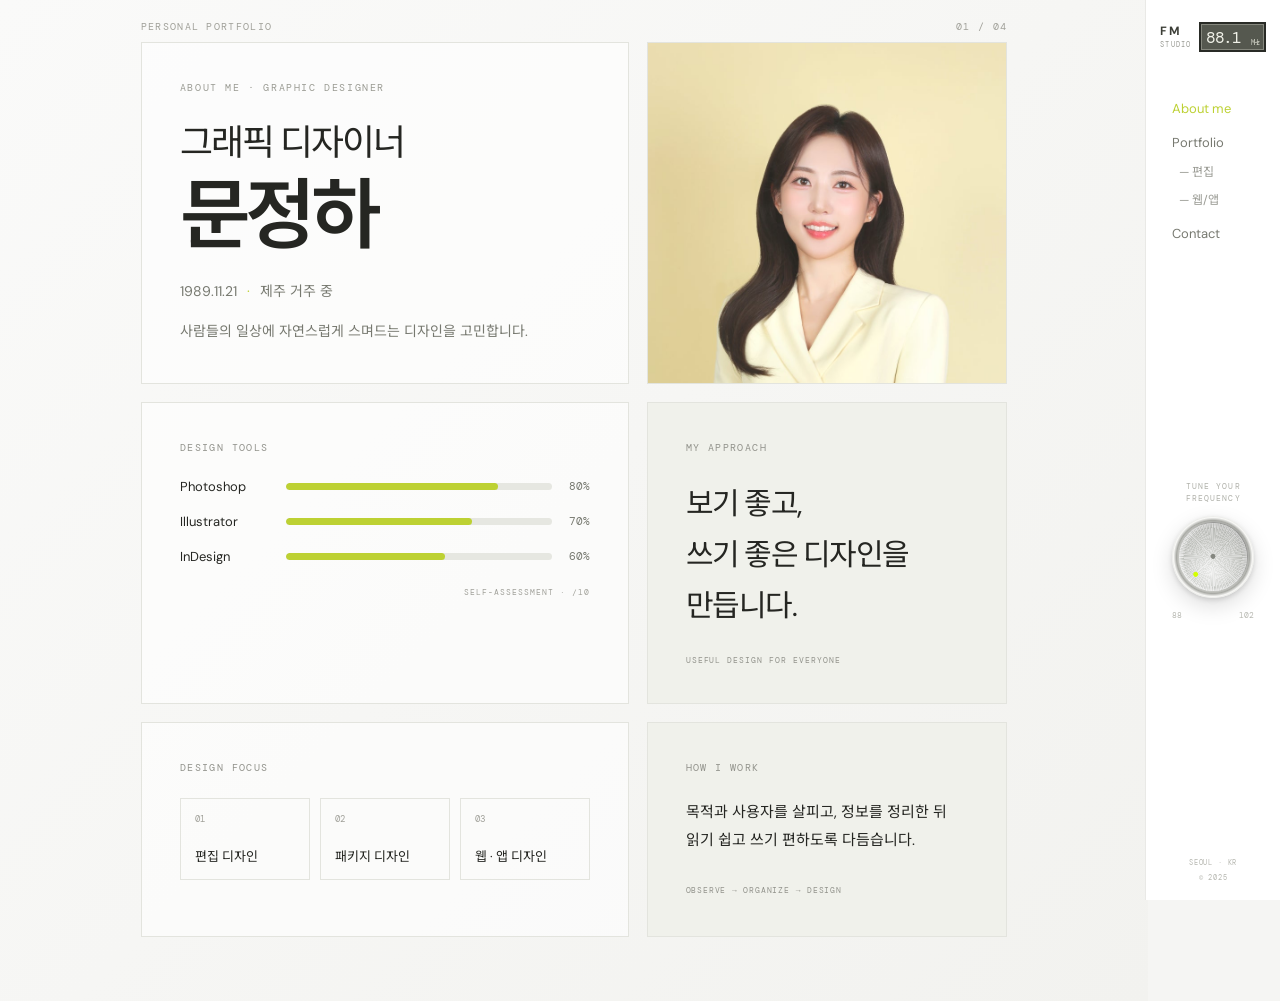
==== commit b2a5b684: "Add files via upload" ====
--- a/index.html
+++ b/index.html
@@ -23,9 +23,7 @@
         </article>
 
         <aside class="about-card about-visual" aria-label="제주에서 작업하는 그래픽 디자이너">
-          <div class="about-orbit" aria-hidden="true"><span>✳</span></div>
-          <p class="visual-caption">DESIGN<br>FROM JEJU</p>
-          <span class="visual-coordinate">JEJU · KR / GRAPHIC DESIGN</span>
+          <img src="./img/main/profile.jpg" class="about-photo" alt="제주에서 작업하는 그래픽 디자이너">
         </aside>
 
         <section class="about-card about-tools" aria-labelledby="tools-title">
--- a/style.css
+++ b/style.css
@@ -813,17 +813,22 @@
     word-break: keep-all;
 }
 
-.about-visual {
+.about-card.about-visual {
     grid-area: visual;
     position: relative;
-    display: grid;
-    min-height: 280px;
     overflow: hidden;
-    place-items: center;
-    background:
-        radial-gradient(circle at 54% 46%, rgba(255, 255, 255, .92) 0 18%, transparent 18.5%),
-        radial-gradient(circle at 54% 46%, rgba(189, 209, 51, .27) 0 38%, transparent 38.5%),
-        linear-gradient(140deg, #f1f3eb, #e4eee8);
+    padding: 0;
+    background: #e4eee8;
+}
+
+.about-photo {
+    position: absolute;
+    inset: 0;
+    display: block;
+    width: 100%;
+    height: 100%;
+    object-fit: cover;
+    object-position: center top;
 }
 
 .about-orbit {
@@ -1293,6 +1298,10 @@
         padding: 22px;
     }
 
+    .about-card.about-visual {
+        padding: 0;
+    }
+
     .about-intro h1 {
         font-size: clamp(52px, 15vw, 72px);
     }
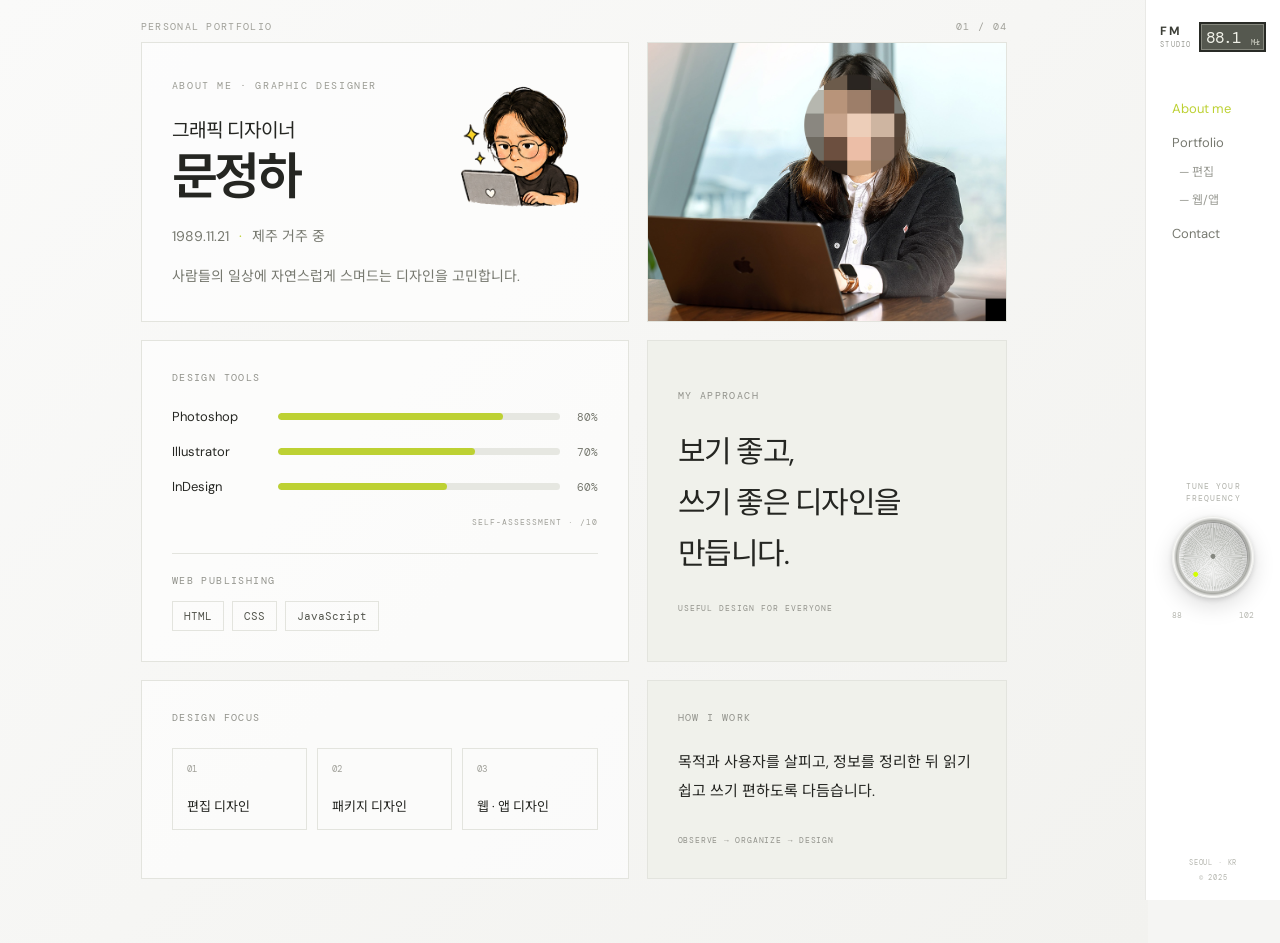
==== commit d67a426a: "Add files via upload" ====
--- a/index.html
+++ b/index.html
@@ -15,11 +15,15 @@
     <section class="panel active" id="about" aria-labelledby="about-title">
       <div class="about-grid">
         <article class="about-card about-intro">
-          <p class="eyebrow">ABOUT ME · GRAPHIC DESIGNER</p>
-          <h2>그래픽 디자이너</h2>
-          <h1 id="about-title">문정하</h1>
-          <p class="about-meta">1989.11.21 <span>·</span> 제주 거주 중</p>
-          <p class="about-description">사람들의 일상에 자연스럽게 스며드는 디자인을 고민합니다.</p>
+          <div class="about-text-padding">
+            <div class="about-eyebrow-row">
+              <p class="eyebrow">ABOUT ME · GRAPHIC DESIGNER</p>
+              <img class="about-emoticon" src="./img/main/emoticon.png" alt="">
+            </div>
+            <h2>그래픽 디자이너</h2><h1 id="about-title">문정하</h1>
+            <p class="about-meta">1989.11.21 <span>·</span> 제주 거주 중</p>
+            <p class="about-description">사람들의 일상에 자연스럽게 스며드는 디자인을 고민합니다.</p>
+          </div>
         </article>
 
         <aside class="about-card about-visual" aria-label="제주에서 작업하는 그래픽 디자이너">
@@ -38,6 +42,14 @@
             <span>InDesign</span><span class="skill-track"><i style="--skill: 60%"></i></span><b>60%</b>
           </div>
           <p class="skill-scale">SELF-ASSESSMENT · /10</p>
+          <div class="publishing-skills" aria-labelledby="publishing-title">
+            <h3 class="publishing-label" id="publishing-title">WEB PUBLISHING</h3>
+            <ul class="tech-list">
+              <li>HTML</li>
+              <li>CSS</li>
+              <li>JavaScript</li>
+            </ul>
+          </div>
         </section>
 
         <section class="about-card about-approach" aria-labelledby="approach-title">
--- a/style.css
+++ b/style.css
@@ -760,7 +760,7 @@
 
 .about-card {
     min-width: 0;
-    padding: clamp(22px, 3vw, 38px);
+    padding: clamp(15px, 3vw, 30px);
     background: rgba(255, 255, 255, .62);
     border: 1px solid #e3e4de;
 }
@@ -773,8 +773,26 @@
     min-height: 280px;
 }
 
-.about-intro .eyebrow {
+.about-eyebrow-row {
+    display: flex;
+    align-items: flex-start;
+    justify-content: space-between;
+    gap: 12px;
     margin-bottom: 24px;
+    max-height: 20px;
+}
+
+.about-eyebrow-row .eyebrow {
+    margin: 0;
+    padding-top: 5px;
+}
+
+.about-emoticon {
+    display: block;
+    flex: 0 0 auto;
+    width: clamp(100px, 20vw, 150px);
+    height: auto;
+    object-fit: contain;
 }
 
 .about-intro h2 {
@@ -783,11 +801,12 @@
     line-height: 1.4;
     font-weight: 400;
     letter-spacing: -.05em;
+    font-size: 1.2em;
 }
 
 .about-intro h1 {
     margin: 2px 0 0;
-    font-size: clamp(54px, 6vw, 78px);
+    font-size: clamp(30px, 6vw, 50px);
     line-height: 1.2;
     font-weight: 600;
     letter-spacing: -.07em;
@@ -926,6 +945,35 @@
     font: 8px 'DM Mono', monospace;
     letter-spacing: .12em;
     text-align: right;
+}
+
+.publishing-skills {
+    margin-top: 26px;
+    padding-top: 20px;
+    border-top: 1px solid #e3e4de;
+}
+
+.publishing-label {
+    margin: 0 0 14px;
+    color: #92938c;
+    font: 10px 'DM Mono', monospace;
+    letter-spacing: .14em;
+}
+
+.tech-list {
+    display: flex;
+    flex-wrap: wrap;
+    gap: 8px;
+    margin: 0;
+    padding: 0;
+    list-style: none;
+}
+
+.tech-list li {
+    padding: 7px 11px;
+    border: 1px solid #e3e4de;
+    color: #55574f;
+    font: 11px 'DM Mono', monospace;
 }
 
 .about-approach {
@@ -1306,6 +1354,20 @@
         font-size: clamp(52px, 15vw, 72px);
     }
 
+    .about-eyebrow-row {
+        gap: 6px;
+        margin-bottom: 18px;
+    }
+
+    .about-eyebrow-row .eyebrow {
+        font-size: 8px;
+        letter-spacing: .1em;
+    }
+
+    .about-emoticon {
+        width: 48px;
+    }
+
     .skill-row {
         grid-template-columns: 84px minmax(40px, 1fr) 24px;
         gap: 10px;
